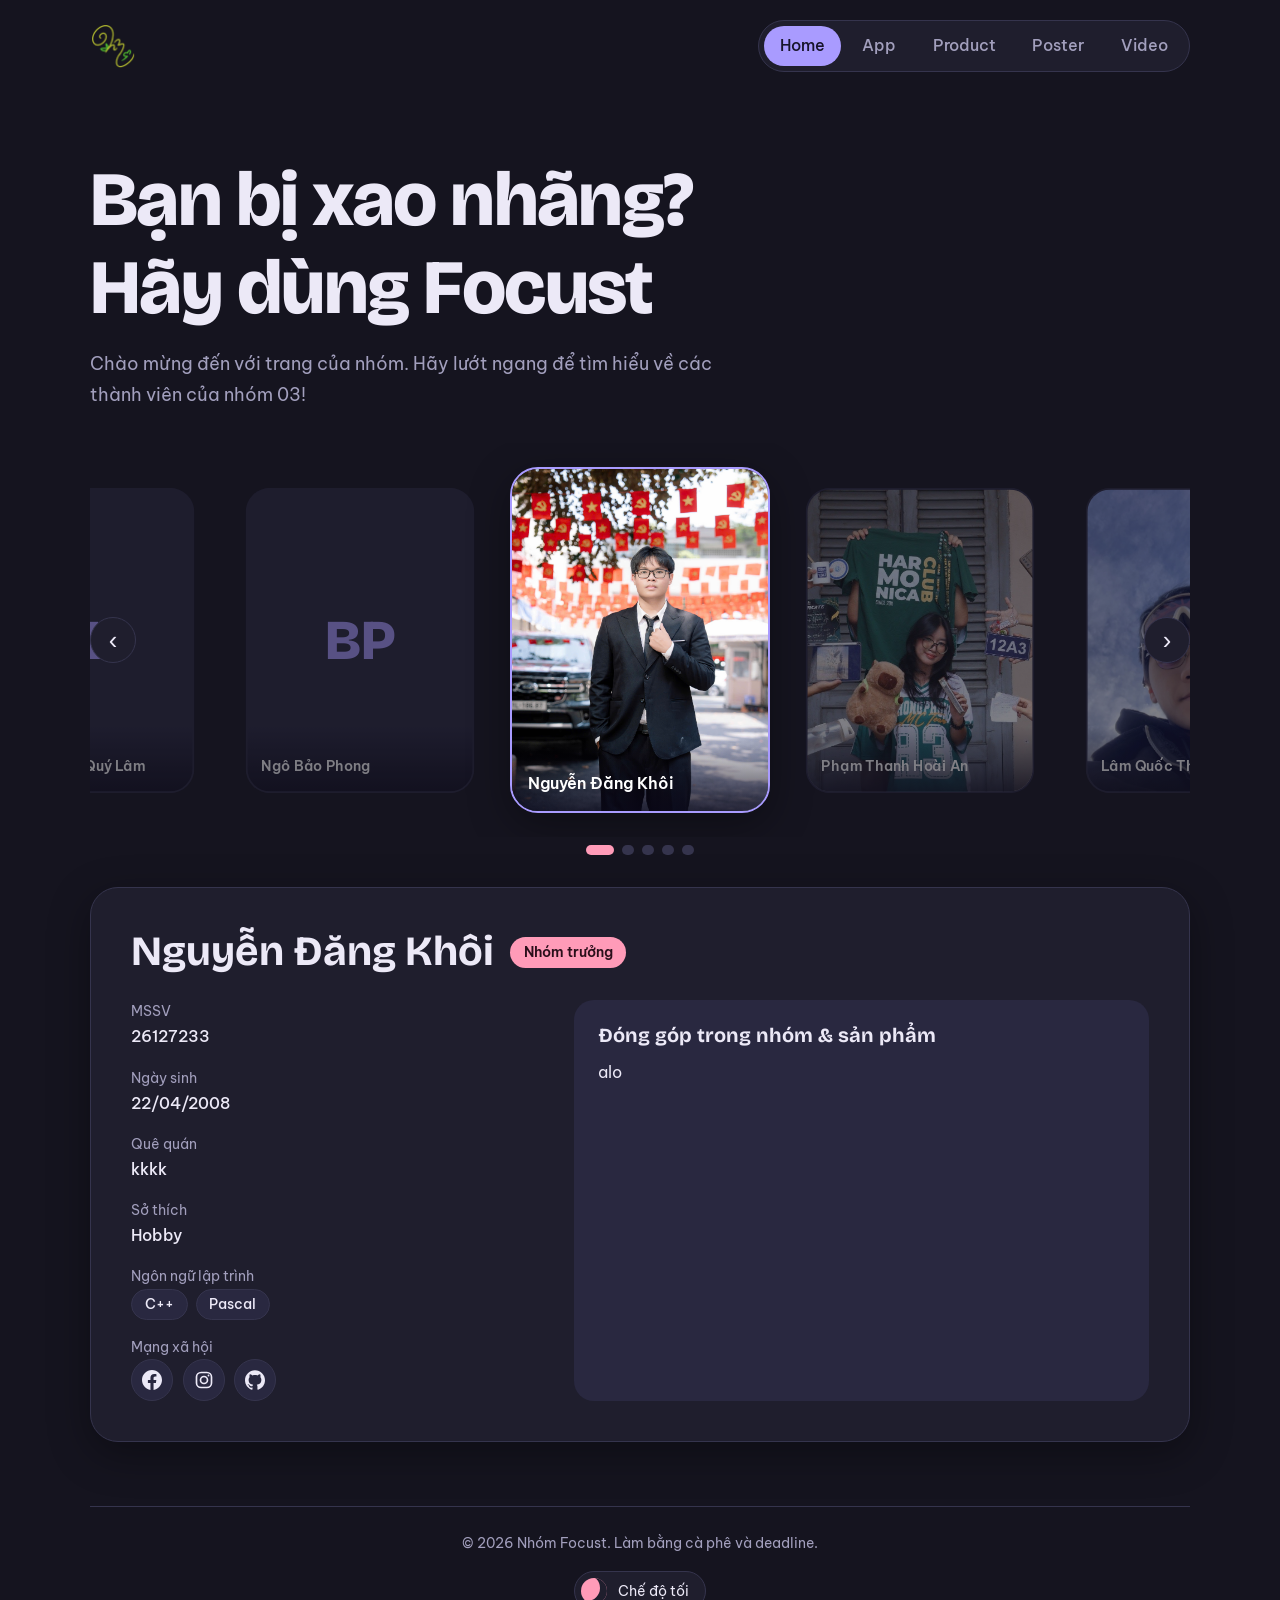
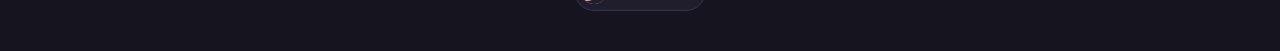
==== index.html @ a7dc4b49 "initial website upload" ====
<!DOCTYPE html>
<html lang="vi" data-theme="dark">
<head>
<meta charset="UTF-8">
<meta name="viewport" content="width=device-width, initial-scale=1">
<title>Trang chủ | Nhóm 03</title>
<link rel="preconnect" href="https://fonts.googleapis.com">
<link rel="preconnect" href="https://fonts.gstatic.com" crossorigin>
<link href="https://fonts.googleapis.com/css2?family=Be+Vietnam+Pro:wght@400;500;600&family=Bricolage+Grotesque:wght@600;800&display=swap" rel="stylesheet">
<link rel="stylesheet" href="style.css">
<script src="script.js"></script>
</head>
<body data-page="home">
<div id="site-header"></div>
<main>
<section class="hero">
  <h1>Bạn bị xao nhãng?<br>Hãy dùng Focust</h1>
  <p class="lead">Chào mừng đến với trang của nhóm. Hãy lướt ngang để tìm hiểu về các thành viên của nhóm 03!</p>
</section>

<section class="members">
  <div class="carousel-wrap">
    <button class="arrow" id="prev" aria-label="Thành viên trước">‹</button>
    <div class="carousel" id="carousel" tabindex="0"></div>
    <button class="arrow" id="next" aria-label="Thành viên sau">›</button>
  </div>
  <div class="dots" id="dots"></div>

  <article class="profile" id="profile" aria-live="polite">
    <header class="profile-head">
      <h2 id="p-name"></h2>
      <span class="tag" id="p-role"></span>
    </header>
    <div class="profile-grid">
      <dl class="facts">
        <div><dt>MSSV</dt><dd id="p-id"></dd></div>
        <div><dt>Ngày sinh</dt><dd id="p-birth"></dd></div>
        <div><dt>Quê quán</dt><dd id="p-home"></dd></div>
        <div><dt>Sở thích</dt><dd id="p-hobby"></dd></div>
        <div><dt>Ngôn ngữ lập trình</dt><dd id="p-langs" class="chips"></dd></div>
        <div><dt>Mạng xã hội</dt><dd id="p-social" class="socials"></dd></div>
      </dl>
      <div class="bio">
        <h3>Đóng góp trong nhóm &amp; sản phẩm</h3>
        <p id="p-bio"></p>
      </div>
    </div>
  </article>
</section>
</main>
<div id="site-footer"></div>
</body>
</html>
---- style.css ----
:root {
  --bg:#15141f; --surface:#1f1e2d; --surface2:#292840; --line:#35344d;
  --text:#ece9f7; --muted:#a29fbd; --accent:#a99bff; --accent2:#ff9bb8; --on-accent:#17142b;
  --shadow:0 12px 40px rgba(0,0,0,.35);
  --sw:260px;
  --display:"Bricolage Grotesque","Be Vietnam Pro",sans-serif;
  --body:"Be Vietnam Pro",system-ui,sans-serif;
}
[data-theme="light"] {
  --bg:#f7f4fb; --surface:#ffffff; --surface2:#ece7f7; --line:#ddd6ec;
  --text:#231f38; --muted:#6a6585; --accent:#6a52e8; --accent2:#e04f7d; --on-accent:#ffffff;
  --shadow:0 12px 36px rgba(70,50,130,.12);
}
:root { color-scheme:dark; }
[data-theme="light"] { color-scheme:light; }
html { background:var(--bg); }
* { box-sizing:border-box; margin:0; }
html { scroll-behavior:smooth; }
html { -webkit-text-size-adjust:100%; }
body { overflow-x:hidden; background:var(--bg); color:var(--text); font:400 1rem/1.7 var(--body); min-height:100vh; min-height:100dvh; display:flex; flex-direction:column; transition:background .3s,color .3s; }
main { flex:1; width:min(1100px,100% - 2rem); margin-inline:auto; padding-bottom:4rem; }
a { color:inherit; }
:focus-visible { outline:3px solid var(--accent); outline-offset:3px; }
h1,h2,h3 { font-family:var(--display); line-height:1.15; }

/* Nav */
.nav { display:flex; justify-content:space-between; align-items:center; gap:1rem; flex-wrap:wrap; width:min(1100px,100% - 2rem); margin:0 auto; padding:1.25rem 0; }
.logo { display:inline-flex; align-items:center; font:800 1.5rem var(--display); text-decoration:none; border-radius:16px; transition:.2s; }
.logo img { height:46px; width:auto; max-width:160px; display:block; border-radius:12px; }
.logo:hover { transform:scale(1.06) rotate(-2deg); }
.logo:active { transform:scale(.96); }
.nav nav { position:relative; display:flex; gap:.3rem; background:var(--surface); padding:.3rem; border-radius:999px; border:1px solid var(--line); }
.nav nav a { position:relative; z-index:1; text-decoration:none; padding:.4rem 1rem; border-radius:999px; color:var(--muted); font-weight:500; transition:.2s; }
.nav nav a:hover { color:var(--text); }
.nav nav a.active { color:var(--on-accent); animation:actColor .5s backwards; }
.pill { position:absolute; z-index:0; top:.3rem; bottom:.3rem; left:0; width:0; background:var(--accent); border-radius:999px; transition:transform .45s cubic-bezier(.65,0,.25,1), width .45s cubic-bezier(.65,0,.25,1); }
@keyframes actColor { from { color:var(--muted); } }

/* Hero / titles */
.hero { padding:4rem 0 2rem; }
.hero h1 { font-size:clamp(2.4rem,7vw,4.8rem); font-weight:800; letter-spacing:-.02em; }
.lead { color:var(--muted); font-size:1.15rem; margin-top:1rem; max-width:52ch; }
.page-title { padding:3rem 0 1.5rem; }
.page-title h1 { font-size:clamp(2.2rem,6vw,3.8rem); font-weight:800; }

/* Carousel */
.carousel-wrap { position:relative; }
.carousel { position:relative; -webkit-overflow-scrolling:touch; overscroll-behavior-x:contain; display:flex; gap:1.25rem; overflow-x:auto; scroll-snap-type:x mandatory; padding:1.5rem calc(50% - var(--sw) / 2); scrollbar-width:none; }
.carousel::-webkit-scrollbar { display:none; }
.slide { flex:0 0 var(--sw); scroll-snap-stop:always; -webkit-tap-highlight-color:transparent; aspect-ratio:3/4; position:relative; border-radius:28px; overflow:hidden; scroll-snap-align:center; background:var(--surface2); cursor:pointer; opacity:.45; transform:scale(.88); transition:.35s; border:2px solid transparent; }
.slide.on { opacity:1; transform:scale(1); border-color:var(--accent); box-shadow:var(--shadow); }
.slide img { width:100%; height:100%; object-fit:cover; display:block; }
.ph { position:absolute; inset:0; display:grid; place-items:center; font:800 4rem var(--display); color:var(--accent); z-index:0; }
.slide img { position:relative; z-index:1; }
.slide figcaption { position:absolute; z-index:2; left:0; right:0; bottom:0; padding:2rem 1rem .9rem; font-weight:600; background:linear-gradient(transparent,rgba(10,8,25,.8)); color:#fff; }
.arrow { position:absolute; top:50%; transform:translateY(-50%); z-index:5; width:46px; height:46px; border-radius:50%; border:1px solid var(--line); background:var(--surface); color:var(--text); font-size:1.6rem; cursor:pointer; transition:.2s; }
.arrow:hover { background:var(--accent); color:var(--on-accent); }
#prev { left:0; } #next { right:0; }
.dots { display:flex; justify-content:center; gap:.5rem; margin:.5rem 0 2rem; }
.dots button { width:10px; height:10px; border-radius:99px; border:0; background:var(--line); cursor:pointer; transition:.3s; }
.dots button.on { width:28px; background:var(--accent2); }

/* Profile */
.profile { background:var(--surface); border:1px solid var(--line); border-radius:28px; padding:clamp(1.25rem,4vw,2.5rem); box-shadow:var(--shadow); }
.profile.swap { animation:swap .4s ease; }
@keyframes swap { from { opacity:.3; transform:translateY(10px); } }
.profile-head { display:flex; align-items:center; gap:1rem; flex-wrap:wrap; margin-bottom:1.5rem; }
.profile-head h2 { font-size:clamp(1.8rem,4vw,2.6rem); }
.tag { background:var(--accent2); color:#2a0f1a; font-weight:600; font-size:.85rem; padding:.25rem .85rem; border-radius:99px; }
.profile-grid { display:grid; grid-template-columns:1fr 1.4fr; gap:2rem; }
.facts { display:grid; gap:1rem; align-content:start; }
dt { color:var(--muted); font-size:.85rem; }
dd { font-weight:500; margin:0; }
.bio { background:var(--surface2); border-radius:20px; padding:1.5rem; }
.bio h3 { font-size:1.25rem; margin-bottom:.75rem; }
.bio p { min-height:12rem; }
.socials { display:flex; flex-wrap:wrap; gap:.6rem; margin:0; }
.soc { width:42px; height:42px; display:grid; place-items:center; border-radius:50%; background:var(--surface2); border:1px solid var(--line); color:var(--text); transition:.2s; }
.soc svg { width:20px; height:20px; }
.soc svg.fl { fill:currentColor; }
.soc svg.st { fill:none; stroke:currentColor; stroke-width:2; stroke-linecap:round; stroke-linejoin:round; }
.soc:hover { background:var(--accent); color:var(--on-accent); transform:translateY(-3px); }
.chips { display:flex; flex-wrap:wrap; gap:.5rem; list-style:none; padding:0; }
.chips span,.chips a,.chips li { background:var(--surface2); border:1px solid var(--line); padding:.15rem .8rem; border-radius:99px; font-size:.9rem; text-decoration:none; }
.chips a:hover { background:var(--accent); color:var(--on-accent); }

/* Cards & buttons */
.card { background:var(--surface); border:1px solid var(--line); border-radius:28px; padding:2rem; box-shadow:var(--shadow); }
.btn { display:inline-block; background:var(--accent); color:var(--on-accent); font-weight:600; text-decoration:none; padding:.8rem 1.6rem; border-radius:99px; border:0; cursor:pointer; transition:.2s; }
.btn:hover { transform:translateY(-2px); filter:brightness(1.1); }
.btn.ghost { background:transparent; color:var(--text); border:2px solid var(--accent); }
.btn.ghost:hover { background:var(--accent); color:var(--on-accent); }

/* App */
.app-top { display:grid; grid-template-columns:1.6fr 1fr; gap:1.5rem; margin-bottom:1.5rem; }
.preview { background:var(--surface2); border-radius:28px; overflow:hidden; min-height:320px; border:1px solid var(--line); display:grid; }
.preview img { width:100%; height:100%; object-fit:cover; display:block; }
.preview.empty::after { content:"Thêm ảnh: images/focust-preview.png"; place-self:center; color:var(--muted); padding:1rem; text-align:center; }
.download { display:flex; flex-direction:column; justify-content:center; gap:1rem; align-items:flex-start; }
.download small { color:var(--muted); }
.vip { display:grid; grid-template-columns:1fr 1fr; gap:2rem; align-items:center; border-color:var(--accent); background:linear-gradient(135deg,var(--surface),var(--surface2)); }
.vip h2 { font-size:2rem; margin-bottom:.5rem; } .vip p { color:var(--muted); }
.plans { display:grid; gap:.75rem; }
.plan input { position:absolute; opacity:0; }
.plan span { display:flex; justify-content:space-between; padding:.9rem 1.2rem; border:2px solid var(--line); border-radius:18px; cursor:pointer; transition:.2s; background:var(--bg); }
.plan em { font-style:normal; color:var(--accent2); font-weight:600; }
.plan input:checked + span { border-color:var(--accent); }
.plan input:focus-visible + span { outline:3px solid var(--accent); outline-offset:2px; }
.plans .btn { text-align:center; }
.source { display:flex; justify-content:space-between; align-items:center; gap:1.5rem; flex-wrap:wrap; margin-top:2rem; }
.source h3 { margin-bottom:.6rem; font-size:1.1rem; }

/* Media pages */
.media img,.media video { width:100%; border-radius:28px; display:block; border:1px solid var(--line); box-shadow:var(--shadow); background:var(--surface2); }
.media img { max-height:80vh; object-fit:contain; }
.placeholder,.tba p { display:grid; place-items:center; min-height:320px; border:2px dashed var(--line); border-radius:28px; color:var(--muted); text-align:center; padding:1rem; }

/* Footer */
.footer { width:min(1100px,100% - 2rem); margin:0 auto; border-top:1px solid var(--line); padding:1.5rem 0 2.5rem; display:flex; flex-direction:column; align-items:center; gap:1rem; color:var(--muted); font-size:.9rem; text-align:center; }
.theme { display:flex; align-items:center; gap:.7rem; background:var(--surface); color:var(--text); border:1px solid var(--line); border-radius:99px; padding:.35rem 1rem .35rem .4rem; cursor:pointer; font:inherit; }
.knob { width:26px; height:26px; border-radius:50%; background:var(--accent2); box-shadow:inset -7px -3px 0 0 var(--surface); transition:.3s; }
[data-theme="light"] .knob { background:#ffb347; box-shadow:none; }

@media (max-width:800px) {
  .profile-grid,.app-top,.vip { grid-template-columns:1fr; }
  .arrow { display:none; }
  .bio p { min-height:0; }
}
@media (max-width:600px) {
  :root { --sw:210px; }
  main,.nav,.footer { width:calc(100% - 1.5rem); }
  .nav { padding:.9rem 0; }
  .logo img { height:40px; }
  .nav nav { order:3; width:100%; justify-content:space-between; overflow-x:auto; scrollbar-width:none; }
  .nav nav::-webkit-scrollbar { display:none; }
  .nav nav a { padding:.45rem .7rem; font-size:.92rem; white-space:nowrap; }
  .hero { padding:2rem 0 .5rem; }
  .lead { font-size:1.02rem; }
  .page-title { padding:1.5rem 0 1rem; }
  .carousel { gap:.9rem; }
  .profile,.card { padding:1.25rem; border-radius:22px; }
  .bio { padding:1.1rem; }
  .preview { min-height:220px; border-radius:22px; }
  .source { flex-direction:column; align-items:flex-start; }
  .btn { padding:.85rem 1.4rem; }
  .download .btn,.source .btn { width:100%; text-align:center; }
  .media img,.media video,.placeholder,.tba p { border-radius:20px; }
}
@media (hover:none) { .logo:hover,.btn:hover { transform:none; filter:none; } }
/* Chuyển trang */
@keyframes inNext { from { opacity:0; transform:translateX(80px); } }
@keyframes inPrev { from { opacity:0; transform:translateX(-80px); } }
@keyframes inUp { from { opacity:0; transform:translateY(16px); } }
@keyframes outNext { to { opacity:0; transform:translateX(-80px); } }
@keyframes outPrev { to { opacity:0; transform:translateX(80px); } }
[data-enter="next"] main { animation:inNext .5s cubic-bezier(.2,.7,.2,1) backwards; }
[data-enter="prev"] main { animation:inPrev .5s cubic-bezier(.2,.7,.2,1) backwards; }
[data-enter="up"] main { animation:inUp .5s cubic-bezier(.2,.7,.2,1) backwards; }
html.leaving-next main { animation:outNext .28s ease-in forwards; }
html.leaving-prev main { animation:outPrev .28s ease-in forwards; }
@media (prefers-reduced-motion:reduce) { * { animation:none !important; transition:none !important; scroll-behavior:auto !important; } }
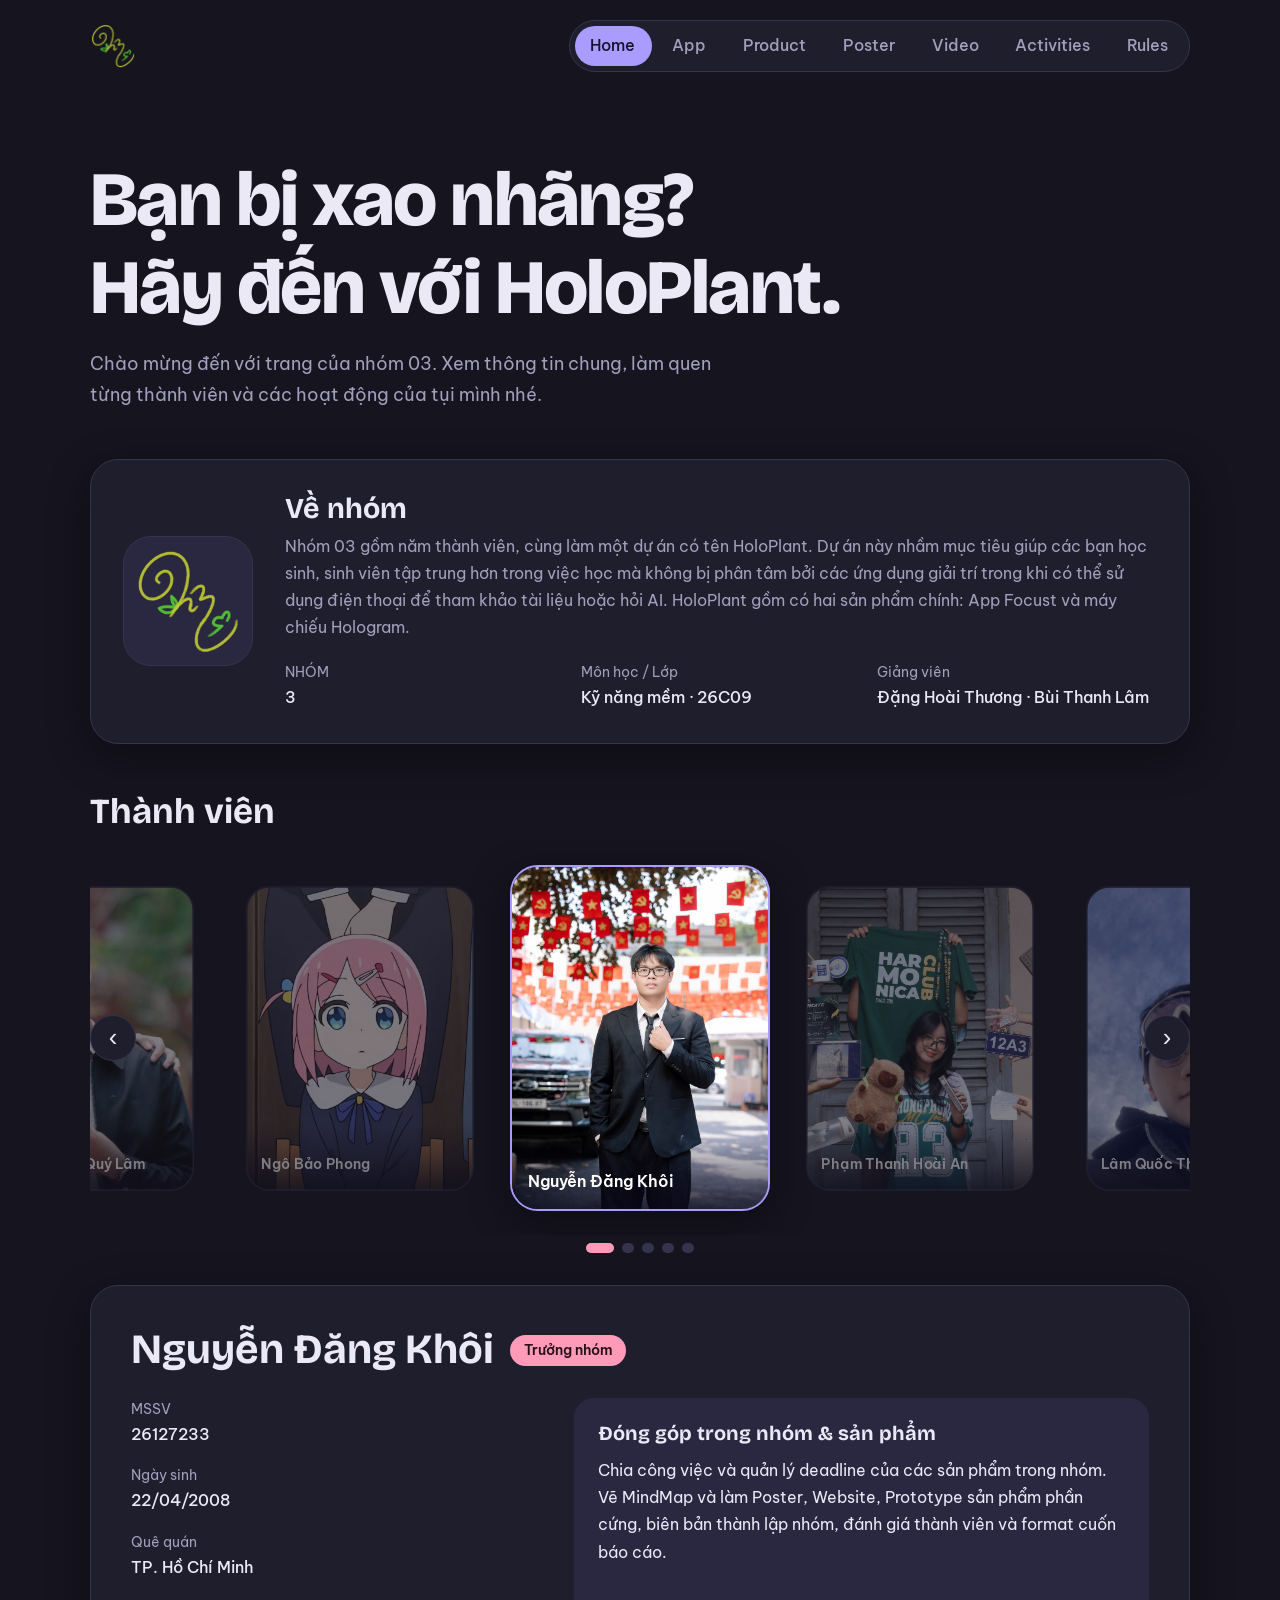
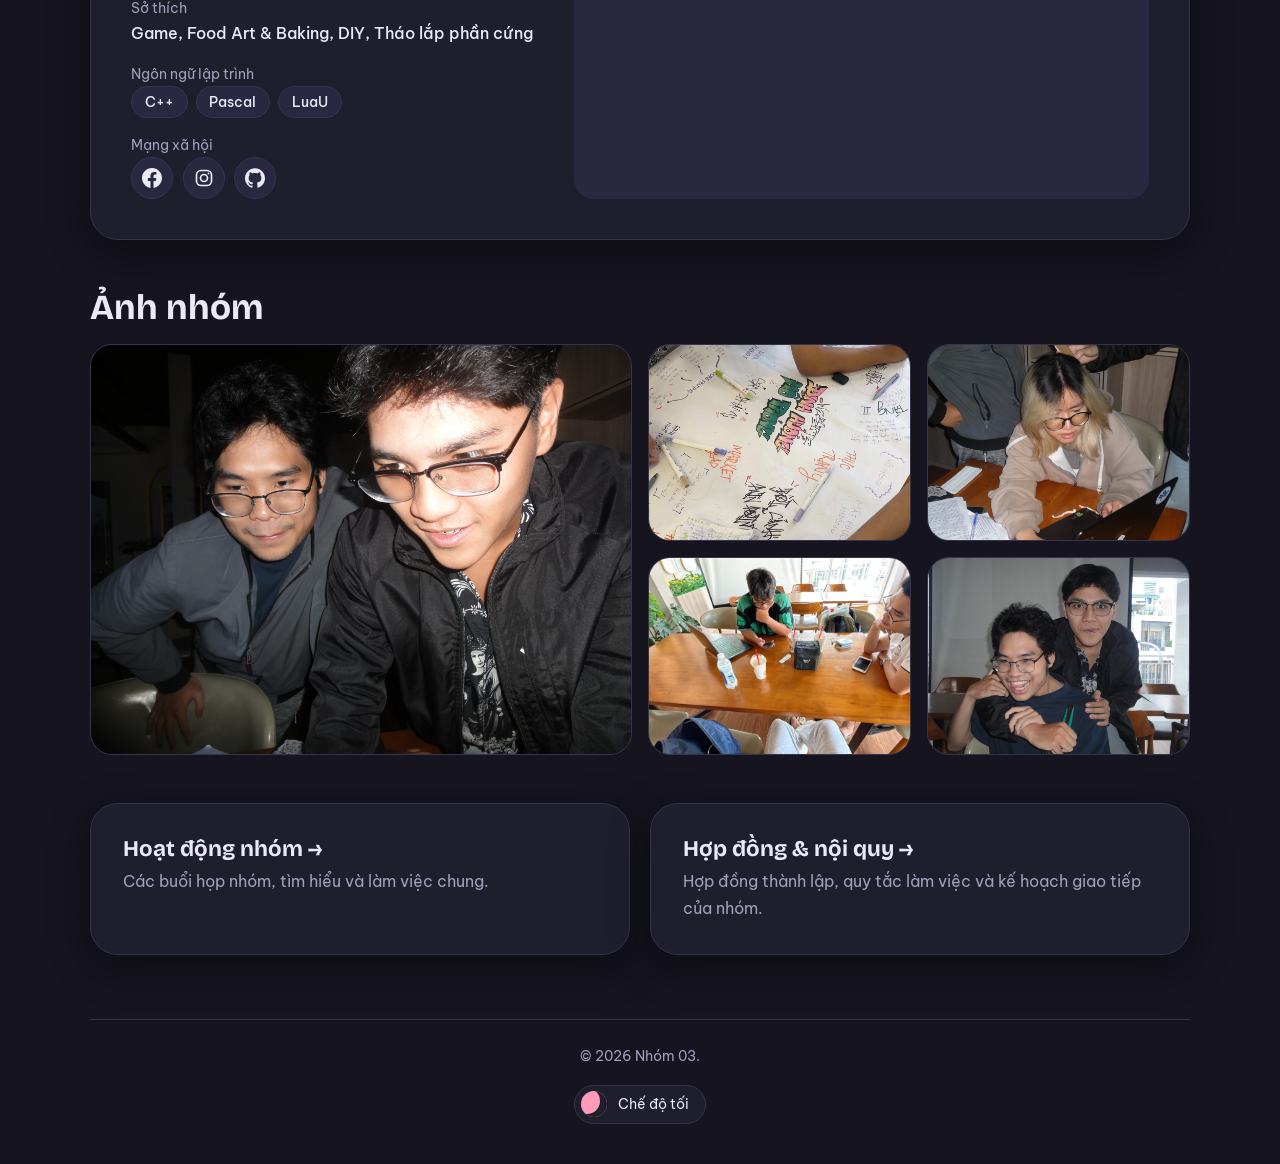
==== commit 5f8069a1: "images, rules, activies, members info" ====
--- a/index.html
+++ b/index.html
@@ -14,10 +14,24 @@
 <div id="site-header"></div>
 <main>
 <section class="hero">
-  <h1>Bạn bị xao nhãng?<br>Hãy dùng Focust</h1>
-  <p class="lead">Chào mừng đến với trang của nhóm. Hãy lướt ngang để tìm hiểu về các thành viên của nhóm 03!</p>
+  <h1>Bạn bị xao nhãng?<br>Hãy đến với HoloPlant.</h1>
+  <p class="lead">Chào mừng đến với trang của nhóm 03. Xem thông tin chung, làm quen từng thành viên và các hoạt động của tụi mình nhé.</p>
 </section>
 
+<section class="card about" id="about">
+  <figure class="about-logo" data-label="Logo nhóm"><img src="images/logo.png" alt="Logo nhóm"></figure>
+  <div class="about-body">
+    <h2>Về nhóm</h2>
+    <p>Nhóm 03 gồm năm thành viên, cùng làm một dự án có tên HoloPlant. Dự án này nhầm mục tiêu giúp các bạn học sinh, sinh viên tập trung hơn trong việc học mà không bị phân tâm bởi các ứng dụng giải trí trong khi có thể sử dụng điện thoại để tham khảo tài liệu hoặc hỏi AI. HoloPlant gồm có hai sản phẩm chính: App Focust và máy chiếu Hologram.</p>
+    <dl class="info">
+      <div><dt>NHÓM</dt><dd>3</dd></div>
+      <div><dt>Môn học / Lớp</dt><dd>Kỹ năng mềm · 26C09</dd></div>
+      <div><dt>Giảng viên</dt><dd>Đặng Hoài Thương · Bùi Thanh Lâm</dd></div>
+    </dl>
+  </div>
+</section>
+
+<h2 class="sec-title" id="members">Thành viên</h2>
 <section class="members">
   <div class="carousel-wrap">
     <button class="arrow" id="prev" aria-label="Thành viên trước">‹</button>
@@ -47,6 +61,20 @@
     </div>
   </article>
 </section>
+
+<h2 class="sec-title">Ảnh nhóm</h2>
+<section class="gallery group" data-zoom>
+  <figure data-label="Ảnh nhóm 1"><img src="images/group1.jpg" alt="Ảnh nhóm 1" loading="lazy"></figure>
+  <figure data-label="Ảnh nhóm 2"><img src="images/group2.jpg" alt="Ảnh nhóm 2" loading="lazy"></figure>
+  <figure data-label="Ảnh nhóm 3"><img src="images/group3.jpg" alt="Ảnh nhóm 3" loading="lazy"></figure>
+  <figure data-label="Ảnh nhóm 4"><img src="images/group4.jpg" alt="Ảnh nhóm 4" loading="lazy"></figure>
+  <figure data-label="Ảnh nhóm 5"><img src="images/group5.jpg" alt="Ảnh nhóm 5" loading="lazy"></figure>
+</section>
+
+<section class="cta">
+  <a class="card" href="activities.html"><h3>Hoạt động nhóm →</h3><p>Các buổi họp nhóm, tìm hiểu và làm việc chung.</p></a>
+  <a class="card" href="rules.html"><h3>Hợp đồng &amp; nội quy →</h3><p>Hợp đồng thành lập, quy tắc làm việc và kế hoạch giao tiếp của nhóm.</p></a>
+</section>
 </main>
 <div id="site-footer"></div>
 </body>
--- a/style.css
+++ b/style.css
@@ -92,9 +92,9 @@
 .btn.ghost:hover { background:var(--accent); color:var(--on-accent); }
 
 /* App */
-.app-top { display:grid; grid-template-columns:1.6fr 1fr; gap:1.5rem; margin-bottom:1.5rem; }
+.app-top { display:grid; grid-template-columns:auto minmax(280px,420px); justify-content:center; gap:2rem; align-items:center; margin-bottom:1.5rem; }
 .preview { background:var(--surface2); border-radius:28px; overflow:hidden; min-height:320px; border:1px solid var(--line); display:grid; }
-.preview img { width:100%; height:100%; object-fit:cover; display:block; }
+.preview img { width:auto; max-width:100%; height:auto; max-height:400px; display:block; }
 .preview.empty::after { content:"Thêm ảnh: images/focust-preview.png"; place-self:center; color:var(--muted); padding:1rem; text-align:center; }
 .download { display:flex; flex-direction:column; justify-content:center; gap:1rem; align-items:flex-start; }
 .download small { color:var(--muted); }
@@ -147,6 +147,75 @@
   .media img,.media video,.placeholder,.tba p { border-radius:20px; }
 }
 @media (hover:none) { .logo:hover,.btn:hover { transform:none; filter:none; } }
+/* Giới thiệu nhóm */
+.sec-title { font-size:clamp(1.6rem,4vw,2.2rem); margin:3rem 0 .5rem; scroll-margin-top:1rem; }
+.about { display:grid; grid-template-columns:auto 1fr; gap:1.5rem 2rem; align-items:center; margin-top:1rem; }
+.about-logo { width:130px; height:130px; border-radius:28px; background:var(--surface2); border:1px solid var(--line); display:grid; place-items:center; overflow:hidden; position:relative; margin:0; }
+.about-logo img { width:100%; height:100%; object-fit:contain; padding:.6rem; }
+.about-body h2 { font-size:1.8rem; margin-bottom:.5rem; }
+.about-body > p { color:var(--muted); }
+.info { display:grid; grid-template-columns:repeat(auto-fit,minmax(170px,1fr)); gap:1rem; margin-top:1.2rem; }
+.stats { grid-column:1 / -1; display:grid; grid-template-columns:repeat(3,1fr); gap:1rem; }
+.stats div { background:var(--surface2); border-radius:20px; padding:1rem; text-align:center; }
+.stats b { display:block; font:800 2.2rem var(--display); color:var(--accent2); line-height:1.2; }
+.stats span { color:var(--muted); font-size:.9rem; }
+
+/* Thư viện ảnh */
+.gallery { display:grid; grid-template-columns:repeat(auto-fill,minmax(220px,1fr)); gap:1rem; margin-top:1rem; }
+.gallery figure, .act figure { margin:0; position:relative; aspect-ratio:4/3; border-radius:22px; overflow:hidden; background:var(--surface2); border:1px solid var(--line); }
+.gallery figure:not(.empty) { cursor:zoom-in; }
+.gallery img, .act img { width:100%; height:100%; object-fit:cover; display:block; transition:transform .4s; }
+.gallery figure:hover img { transform:scale(1.05); }
+.gallery.group figure:first-child { grid-column:span 2; grid-row:span 2; aspect-ratio:auto; }
+.gallery.group figure:first-child img { position:absolute; inset:0; }
+.empty::after { content:attr(data-label); position:absolute; inset:0; display:grid; place-items:center; text-align:center; padding:1rem; color:var(--muted); font-size:.9rem; }
+.lb { position:fixed; inset:0; z-index:100; background:rgba(8,6,20,.9); display:grid; place-items:center; padding:1rem; cursor:zoom-out; animation:inUp .25s; }
+.lb img { max-width:100%; max-height:92vh; border-radius:18px; }
+
+/* Liên kết nhanh */
+.cta { display:grid; grid-template-columns:1fr 1fr; gap:1.25rem; margin-top:3rem; }
+.cta a { text-decoration:none; transition:.25s; }
+.cta a:hover { transform:translateY(-4px); border-color:var(--accent); }
+.cta h3 { font-size:1.4rem; margin-bottom:.4rem; }
+.cta p { color:var(--muted); }
+
+/* Hoạt động */
+.timeline { display:grid; gap:2rem; }
+.act { display:grid; grid-template-columns:1fr 1.1fr; gap:2rem; align-items:center; }
+.act:nth-child(even) figure { order:2; }
+.act h2 { font-size:1.6rem; margin:.5rem 0; }
+.act p { color:var(--muted); }
+.chip-date { background:var(--accent2); color:#2a0f1a; font-weight:600; font-size:.85rem; padding:.2rem .8rem; border-radius:99px; }
+
+/* Hợp đồng & nội quy */
+.subnav { display:flex; flex-wrap:wrap; gap:.6rem; margin-top:1.5rem; }
+.subnav a { text-decoration:none; padding:.45rem 1.1rem; border-radius:99px; border:1px solid var(--line); background:var(--surface); transition:.2s; }
+.subnav a:hover { background:var(--accent); color:var(--on-accent); }
+.doc { margin-bottom:1.5rem; scroll-margin-top:1rem; display:grid; gap:1rem; }
+.doc h2 { font-size:1.7rem; }
+.muted { color:var(--muted); font-size:.92rem; }
+.muted a { color:var(--accent); }
+.tbl { overflow-x:auto; border:1px solid var(--line); border-radius:18px; }
+table { width:100%; border-collapse:collapse; min-width:520px; }
+th, td { text-align:left; padding:.75rem 1rem; border-bottom:1px solid var(--line); }
+th { background:var(--surface2); font-size:.9rem; }
+tr:last-child td { border-bottom:0; }
+.rules { list-style:none; padding:0; counter-reset:r; display:grid; gap:.8rem; }
+.rules li { counter-increment:r; display:flex; gap:1rem; align-items:flex-start; background:var(--surface2); padding:.9rem 1.1rem; border-radius:18px; }
+.rules li::before { content:counter(r); flex:0 0 2rem; height:2rem; display:grid; place-items:center; border-radius:50%; background:var(--accent); color:var(--on-accent); font-weight:600; }
+
+@media (max-width:800px) {
+  .act,.cta { grid-template-columns:1fr; }
+  .act:nth-child(even) figure { order:0; }
+}
+@media (max-width:600px) {
+  .about { grid-template-columns:1fr; }
+  .about-logo { width:100px; height:100px; }
+  .stats b { font-size:1.7rem; }
+  .gallery { grid-template-columns:1fr 1fr; gap:.7rem; }
+  .gallery.group figure:first-child { grid-column:span 2; grid-row:auto; aspect-ratio:4/3; }
+}
+
 /* Chuyển trang */
 @keyframes inNext { from { opacity:0; transform:translateX(80px); } }
 @keyframes inPrev { from { opacity:0; transform:translateX(-80px); } }
